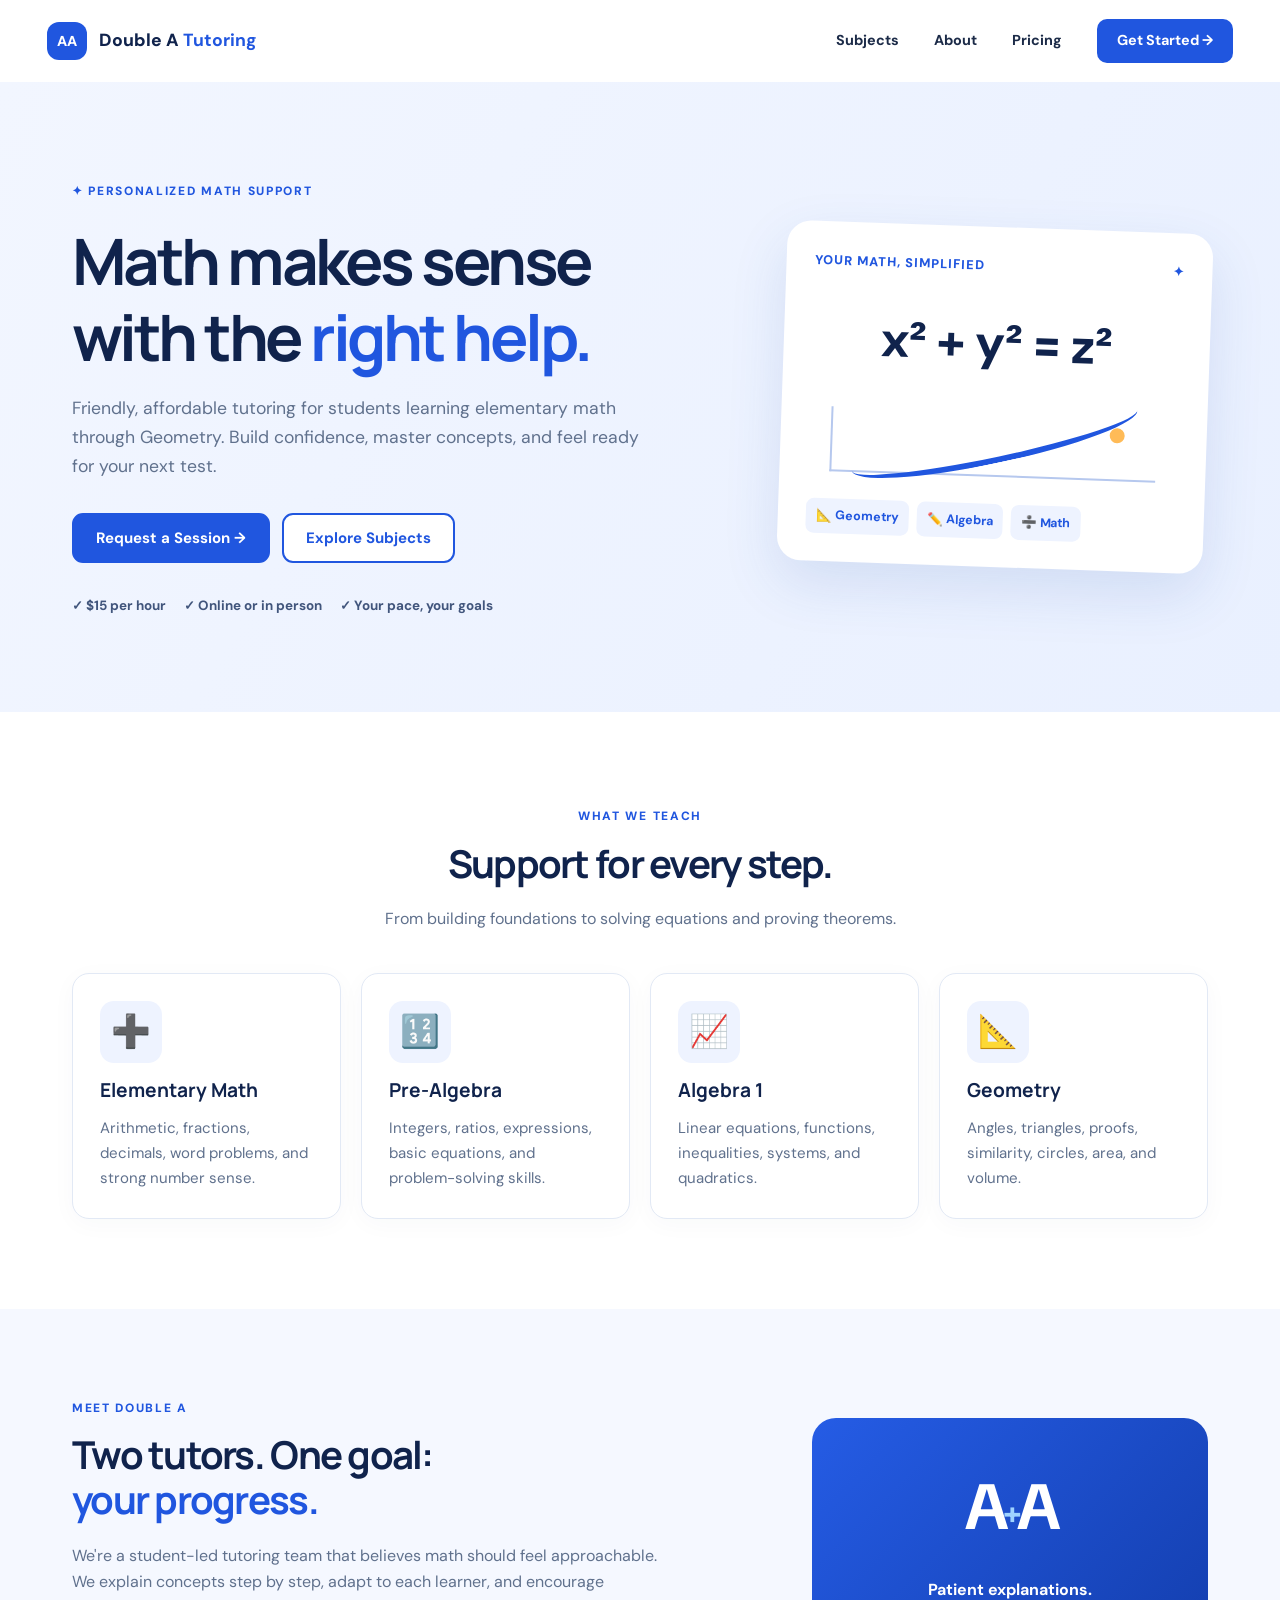
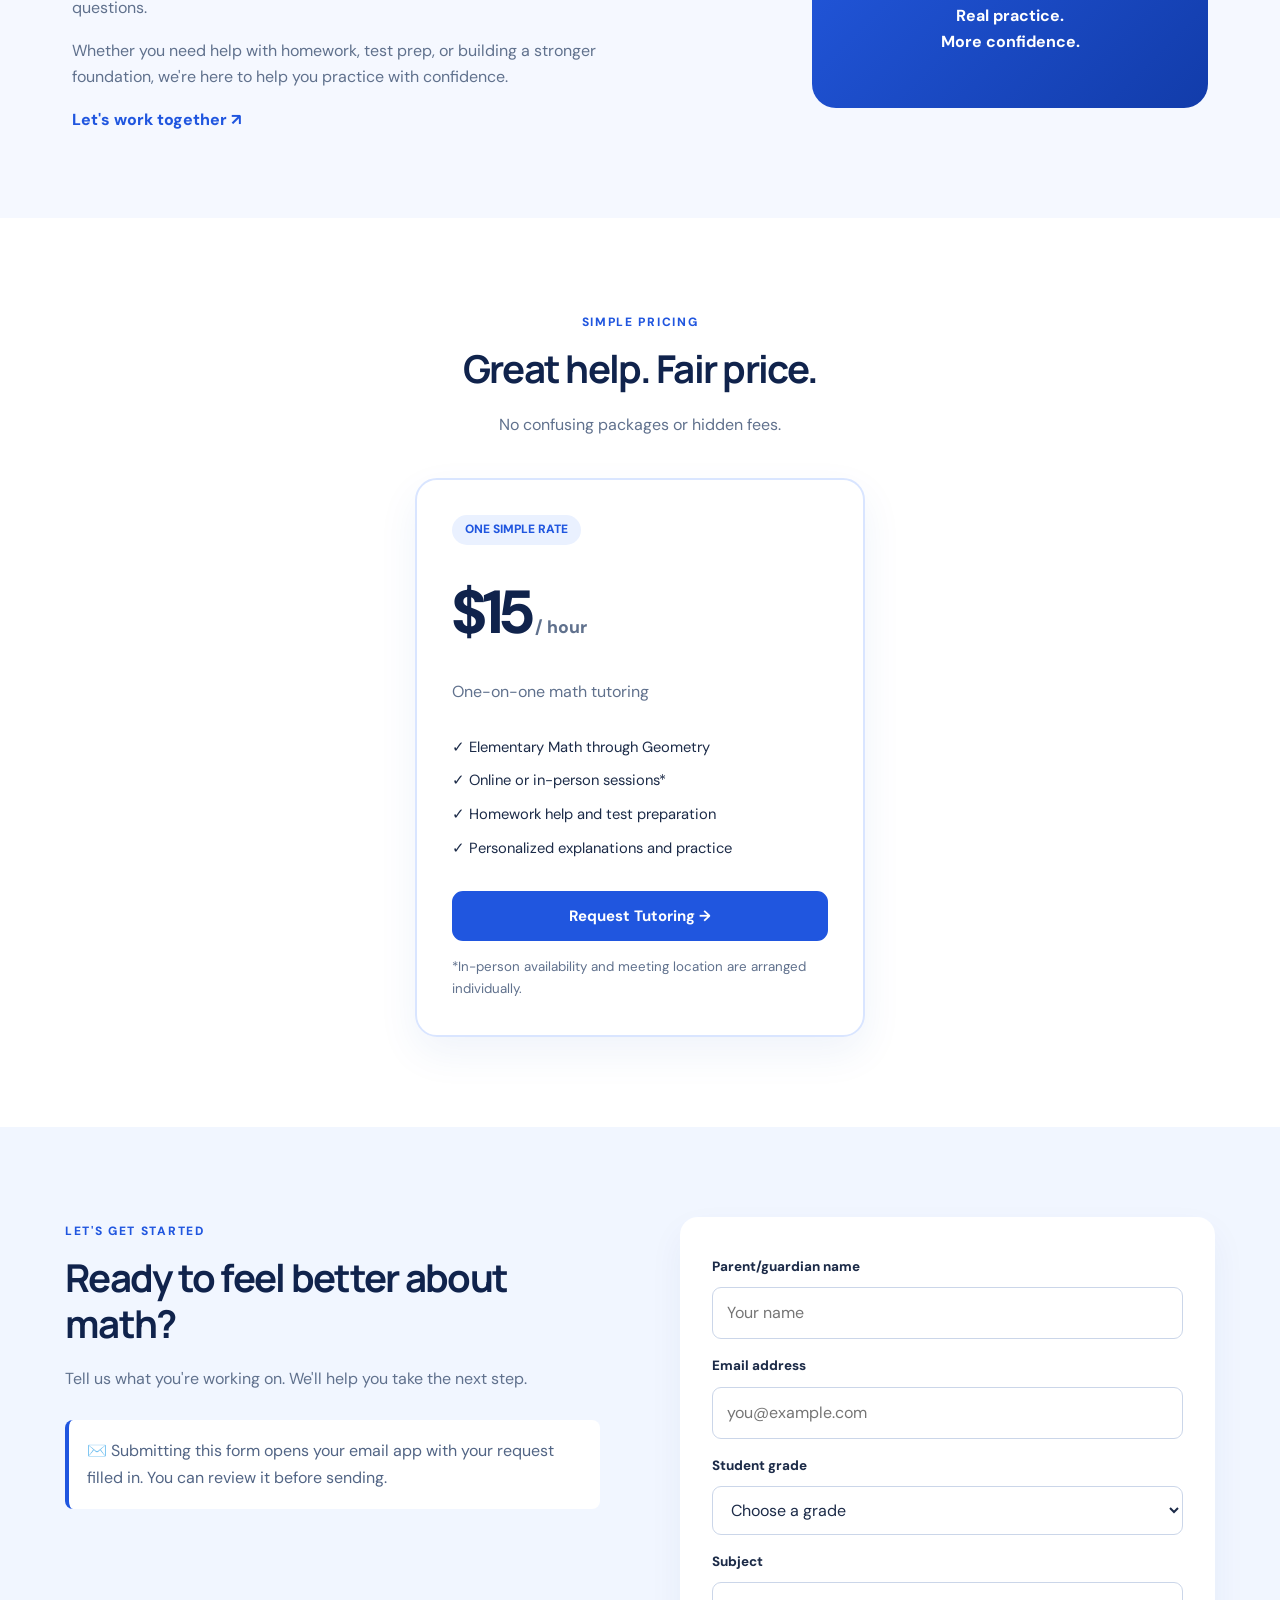
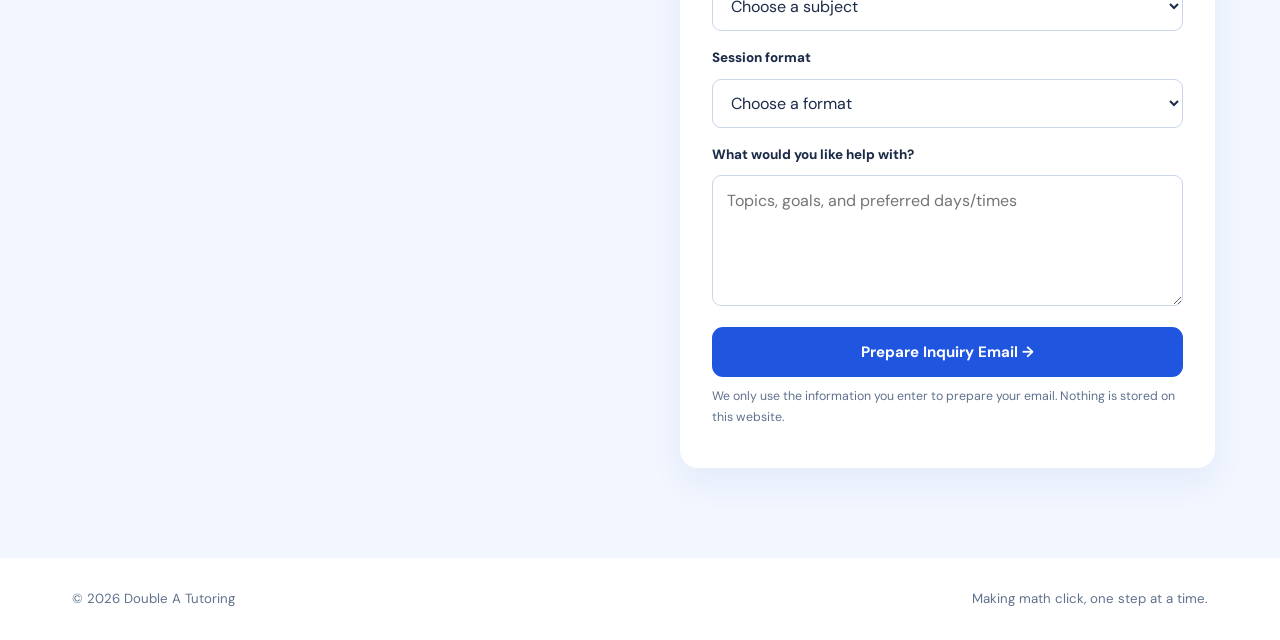
==== index.html @ bc33af48 "Add files via upload" ====
<!doctype html>
<html lang="en"><head><meta charset="utf-8"><meta name="viewport" content="width=device-width,initial-scale=1"><meta name="description" content="Affordable math tutoring from elementary math through Geometry. Online and in-person sessions for $15/hour."><title>Double A Tutoring | Math Made Clear</title><link rel="stylesheet" href="styles.css"></head>
<body><header class="nav"><a class="brand" href="#home"><span class="mark">AA</span> Double A <b>Tutoring</b></a><button id="menu" class="menu" aria-expanded="false" aria-controls="links">☰ <span class="sr">Menu</span></button><nav id="links"><a href="#subjects">Subjects</a><a href="#about">About</a><a href="#pricing">Pricing</a><a class="navcta" href="#contact">Get Started →</a></nav></header>
<main><section class="hero" id="home"><div class="hero-inner"><div><span class="eyebrow">✦ PERSONALIZED MATH SUPPORT</span><h1>Math makes sense<br>with the <em>right help.</em></h1><p>Friendly, affordable tutoring for students learning elementary math through Geometry. Build confidence, master concepts, and feel ready for your next test.</p><div class="actions"><a class="btn" href="#contact">Request a Session →</a><a class="btn outline" href="#subjects">Explore Subjects</a></div><div class="hero-points"><span>✓ $15 per hour</span><span>✓ Online or in person</span><span>✓ Your pace, your goals</span></div></div><div class="math-art" aria-hidden="true"><div class="art-head">YOUR MATH, SIMPLIFIED <span>✦</span></div><div class="equation">x² + y² = z²</div><div class="graph"><span class="line"></span><span class="dot"></span></div><div class="art-foot"><span>📐 Geometry</span><span>✏️ Algebra</span><span>➗ Math</span></div></div></div></section>
<section class="section" id="subjects"><div class="section-head"><span class="eyebrow">WHAT WE TEACH</span><h2>Support for every step.</h2><p>From building foundations to solving equations and proving theorems.</p></div><div class="cards"><article class="card"><span class="symbol">➕</span><h3>Elementary Math</h3><p>Arithmetic, fractions, decimals, word problems, and strong number sense.</p></article><article class="card"><span class="symbol">🔢</span><h3>Pre-Algebra</h3><p>Integers, ratios, expressions, basic equations, and problem-solving skills.</p></article><article class="card"><span class="symbol">📈</span><h3>Algebra 1</h3><p>Linear equations, functions, inequalities, systems, and quadratics.</p></article><article class="card"><span class="symbol">📐</span><h3>Geometry</h3><p>Angles, triangles, proofs, similarity, circles, area, and volume.</p></article></div></section>
<section class="section about" id="about"><div class="about-box"><div><span class="eyebrow">MEET DOUBLE A</span><h2>Two tutors. One goal:<br><em>your progress.</em></h2><p>We're a student-led tutoring team that believes math should feel approachable. We explain concepts step by step, adapt to each learner, and encourage questions.</p><p>Whether you need help with homework, test prep, or building a stronger foundation, we're here to help you practice with confidence.</p><a class="textlink" href="#contact">Let's work together ↗</a></div><div class="about-graphic"><div class="avatar">A<span>+</span>A</div><p>Patient explanations.<br>Real practice.<br>More confidence.</p></div></div></section>
<section class="section" id="pricing"><div class="section-head"><span class="eyebrow">SIMPLE PRICING</span><h2>Great help. Fair price.</h2><p>No confusing packages or hidden fees.</p></div><div class="price-card"><span class="pill">ONE SIMPLE RATE</span><div class="price">$15<span> / hour</span></div><p>One-on-one math tutoring</p><ul><li>✓ Elementary Math through Geometry</li><li>✓ Online or in-person sessions*</li><li>✓ Homework help and test preparation</li><li>✓ Personalized explanations and practice</li></ul><a class="btn" href="#contact">Request Tutoring →</a><small>*In-person availability and meeting location are arranged individually.</small></div></section>
<section class="section contact-section" id="contact"><div class="contact-layout"><div><span class="eyebrow">LET'S GET STARTED</span><h2>Ready to feel better about math?</h2><p>Tell us what you're working on. We'll help you take the next step.</p><div class="contact-note">✉️ Submitting this form opens your email app with your request filled in. You can review it before sending.</div></div><form id="inquiry" class="form"><label for="parent">Parent/guardian name</label><input id="parent" name="parent" required maxlength="100" autocomplete="name" placeholder="Your name"><label for="email">Email address</label><input id="email" name="email" type="email" required maxlength="150" autocomplete="email" placeholder="you@example.com"><label for="grade">Student grade</label><select id="grade" name="grade" required><option value="">Choose a grade</option><option>Elementary (K–5)</option><option>6th</option><option>7th</option><option>8th</option><option>9th</option><option>10th or above</option></select><label for="subject">Subject</label><select id="subject" name="subject" required><option value="">Choose a subject</option><option>Elementary Math</option><option>Pre-Algebra</option><option>Algebra 1</option><option>Geometry</option></select><label for="mode">Session format</label><select id="mode" name="mode" required><option value="">Choose a format</option><option>Online</option><option>In person</option><option>Either works</option></select><label for="message">What would you like help with?</label><textarea id="message" name="message" maxlength="1500" rows="4" placeholder="Topics, goals, and preferred days/times"></textarea><button class="btn" type="submit">Prepare Inquiry Email →</button><p class="fine">We only use the information you enter to prepare your email. Nothing is stored on this website.</p><p id="status" role="status" aria-live="polite"></p></form></div></section></main>
<footer><span>© <span id="year"></span> Double A Tutoring</span><span>Making math click, one step at a time.</span></footer><script src="script.js"></script></body></html>
---- styles.css ----
@import url('https://fonts.googleapis.com/css2?family=DM+Sans:wght@400;500;600;700;800&family=Manrope:wght@400;600;700;800&display=swap');:root{--blue:#2056df;--navy:#10234c;--ink:#1c2b48;--muted:#60718d;--bg:#f5f8ff;--border:#e2e9f5}*{box-sizing:border-box}html{scroll-behavior:smooth}body{margin:0;color:var(--ink);font-family:'DM Sans',sans-serif;line-height:1.65}h1,h2,h3{font-family:Manrope,sans-serif;line-height:1.18;color:var(--navy)}h1{font-size:clamp(2.8rem,5vw,4.8rem);letter-spacing:-.055em;margin:20px 0}h2{font-size:clamp(2rem,3vw,3rem);letter-spacing:-.045em;margin:12px 0 20px}h3{font-size:1.2rem;margin:16px 0 8px}p{color:var(--muted)}a{text-decoration:none;color:inherit}.nav{max-width:1250px;margin:auto;display:flex;justify-content:space-between;align-items:center;padding:19px 32px;gap:20px}.brand{font-weight:800;font-size:1.1rem;white-space:nowrap;color:var(--navy)}.brand b{color:var(--blue)}.mark{background:var(--blue);color:white;padding:10px;border-radius:12px;margin-right:8px;font-size:.9rem}.nav nav{display:flex;align-items:center;gap:35px;font-weight:700;font-size:.9rem}.nav nav a:hover,.textlink{color:var(--blue)}.navcta{background:var(--blue);color:white!important;padding:10px 20px;border-radius:10px}.menu{display:none}.hero{background:linear-gradient(120deg,#f2f6ff,#e9f0ff);overflow:hidden}.hero-inner{max-width:1200px;margin:auto;padding:95px 32px;display:grid;grid-template-columns:1.2fr .8fr;gap:70px;align-items:center}.eyebrow{font-size:.75rem;font-weight:800;color:var(--blue);letter-spacing:.14em}.hero p{font-size:1.1rem;max-width:570px}em{font-style:normal;color:var(--blue)}.actions{display:flex;gap:12px;flex-wrap:wrap;margin:32px 0}.btn{background:var(--blue);color:white;border:2px solid var(--blue);border-radius:11px;padding:13px 22px;display:inline-block;font:700 .94rem 'DM Sans',sans-serif;cursor:pointer;text-align:center}.btn:hover,.navcta:hover{background:#153da9}.btn.outline{background:white;color:var(--blue)}.hero-points{display:flex;gap:18px;flex-wrap:wrap;font-size:.84rem;font-weight:700;color:#41557c}.math-art{min-height:340px;background:white;border-radius:24px;box-shadow:0 22px 55px #2d57ad22;padding:28px;transform:rotate(2deg);display:flex;flex-direction:column;justify-content:space-between}.art-head{display:flex;justify-content:space-between;font-weight:800;font-size:.8rem;color:var(--blue);letter-spacing:.08em}.equation{text-align:center;font-size:clamp(2rem,4vw,3.1rem);font-weight:800;color:var(--navy)}.graph{height:65px;border-bottom:2px solid #b6c8ee;border-left:2px solid #b6c8ee;position:relative;margin:0 22px}.line{position:absolute;left:5%;bottom:12px;width:90%;height:45px;border-bottom:6px solid var(--blue);border-radius:50%;transform:rotate(-14deg)}.dot{position:absolute;right:10%;bottom:36px;width:15px;height:15px;border-radius:50%;background:#ffbb57}.art-foot{display:flex;gap:8px;flex-wrap:wrap}.art-foot span{background:#eef3ff;color:var(--blue);padding:7px 10px;border-radius:8px;font-size:.78rem;font-weight:700}.section{max-width:1200px;margin:auto;padding:90px 32px}.section-head{text-align:center;max-width:650px;margin:0 auto 40px}.cards{display:grid;grid-template-columns:repeat(4,1fr);gap:20px}.card{border:1px solid var(--border);border-radius:17px;padding:27px;background:white;box-shadow:0 5px 25px #1d376008}.card p{font-size:.94rem;margin-bottom:0}.symbol{font-size:2rem;background:#eef3ff;display:inline-flex;width:62px;height:62px;align-items:center;justify-content:center;border-radius:14px}.about{max-width:none;background:var(--bg);padding:0}.about-box{max-width:1200px;margin:auto;padding:85px 32px;display:grid;grid-template-columns:1.25fr .75fr;gap:80px;align-items:center}.about-box p{max-width:600px}.textlink{font-weight:800}.about-graphic{background:linear-gradient(135deg,#255ce5,#123caa);border-radius:24px;min-height:290px;color:white;text-align:center;display:flex;flex-direction:column;justify-content:center;align-items:center}.avatar{font-size:4rem;font-weight:800;letter-spacing:-.09em}.avatar span{color:#9ed3ff;font-size:2rem;vertical-align:middle}.about-graphic p{color:white;font-weight:700}.price-card{border:2px solid #d9e5ff;border-radius:22px;max-width:450px;margin:auto;padding:35px;box-shadow:0 16px 40px #2256b712}.pill{display:inline-block;background:#eaf1ff;color:var(--blue);border-radius:30px;padding:5px 13px;font-size:.75rem;font-weight:800}.price{font-size:3.8rem;font-weight:800;color:var(--navy);letter-spacing:-.05em;margin-top:18px}.price span{font-size:1.1rem;color:var(--muted);letter-spacing:0}.price-card ul{list-style:none;padding:0;margin:25px 0;line-height:2.3;font-size:.92rem}.price-card .btn{display:block}.price-card small{display:block;margin-top:15px;color:var(--muted)}.contact-section{max-width:none;background:#f1f6ff}.contact-layout{max-width:1150px;margin:auto;display:grid;grid-template-columns:1fr 1fr;gap:80px;align-items:start}.contact-note{margin-top:28px;padding:18px;background:white;border-left:4px solid var(--blue);border-radius:8px;color:#526585}.form{background:white;padding:32px;border-radius:18px;box-shadow:0 15px 35px #173a8a0e;display:flex;flex-direction:column;gap:9px}.form label{font-size:.84rem;font-weight:800;margin-top:7px}.form input,.form select,.form textarea{width:100%;padding:12px 14px;border:1px solid #cbd6e9;border-radius:9px;font:inherit;color:var(--ink);background:white}.form input:focus,.form select:focus,.form textarea:focus{outline:2px solid #9db9ff}.form button{margin-top:12px}.fine{font-size:.77rem;margin:0}#status{font-size:.88rem;margin:0}footer{max-width:1200px;margin:auto;padding:30px 32px;display:flex;justify-content:space-between;gap:15px;color:var(--muted);font-size:.83rem}.sr{position:absolute;width:1px;height:1px;overflow:hidden;clip:rect(0,0,0,0)}@media(max-width:850px){.hero-inner,.about-box,.contact-layout{grid-template-columns:1fr;gap:35px}.hero-inner{padding:65px 24px}.cards{grid-template-columns:repeat(2,1fr)}.math-art{max-width:550px;width:100%;min-height:280px}.section{padding:65px 24px}.about-box{padding:65px 24px}.nav{padding:18px 24px}.menu{display:block;border:0;background:#eef3ff;color:var(--blue);border-radius:8px;padding:7px 12px;font-size:1.3rem}.nav nav{display:none;position:absolute;top:68px;left:0;right:0;background:white;z-index:10;box-shadow:0 14px 20px #10234c18;padding:20px 24px;flex-direction:column;align-items:stretch;gap:18px}.nav nav.open{display:flex}}@media(max-width:520px){.cards{grid-template-columns:1fr}.hero-points{flex-direction:column;gap:6px}.form{padding:22px}.brand{font-size:.95rem}footer{flex-direction:column}.math-art{transform:none}.actions .btn{width:100%}}
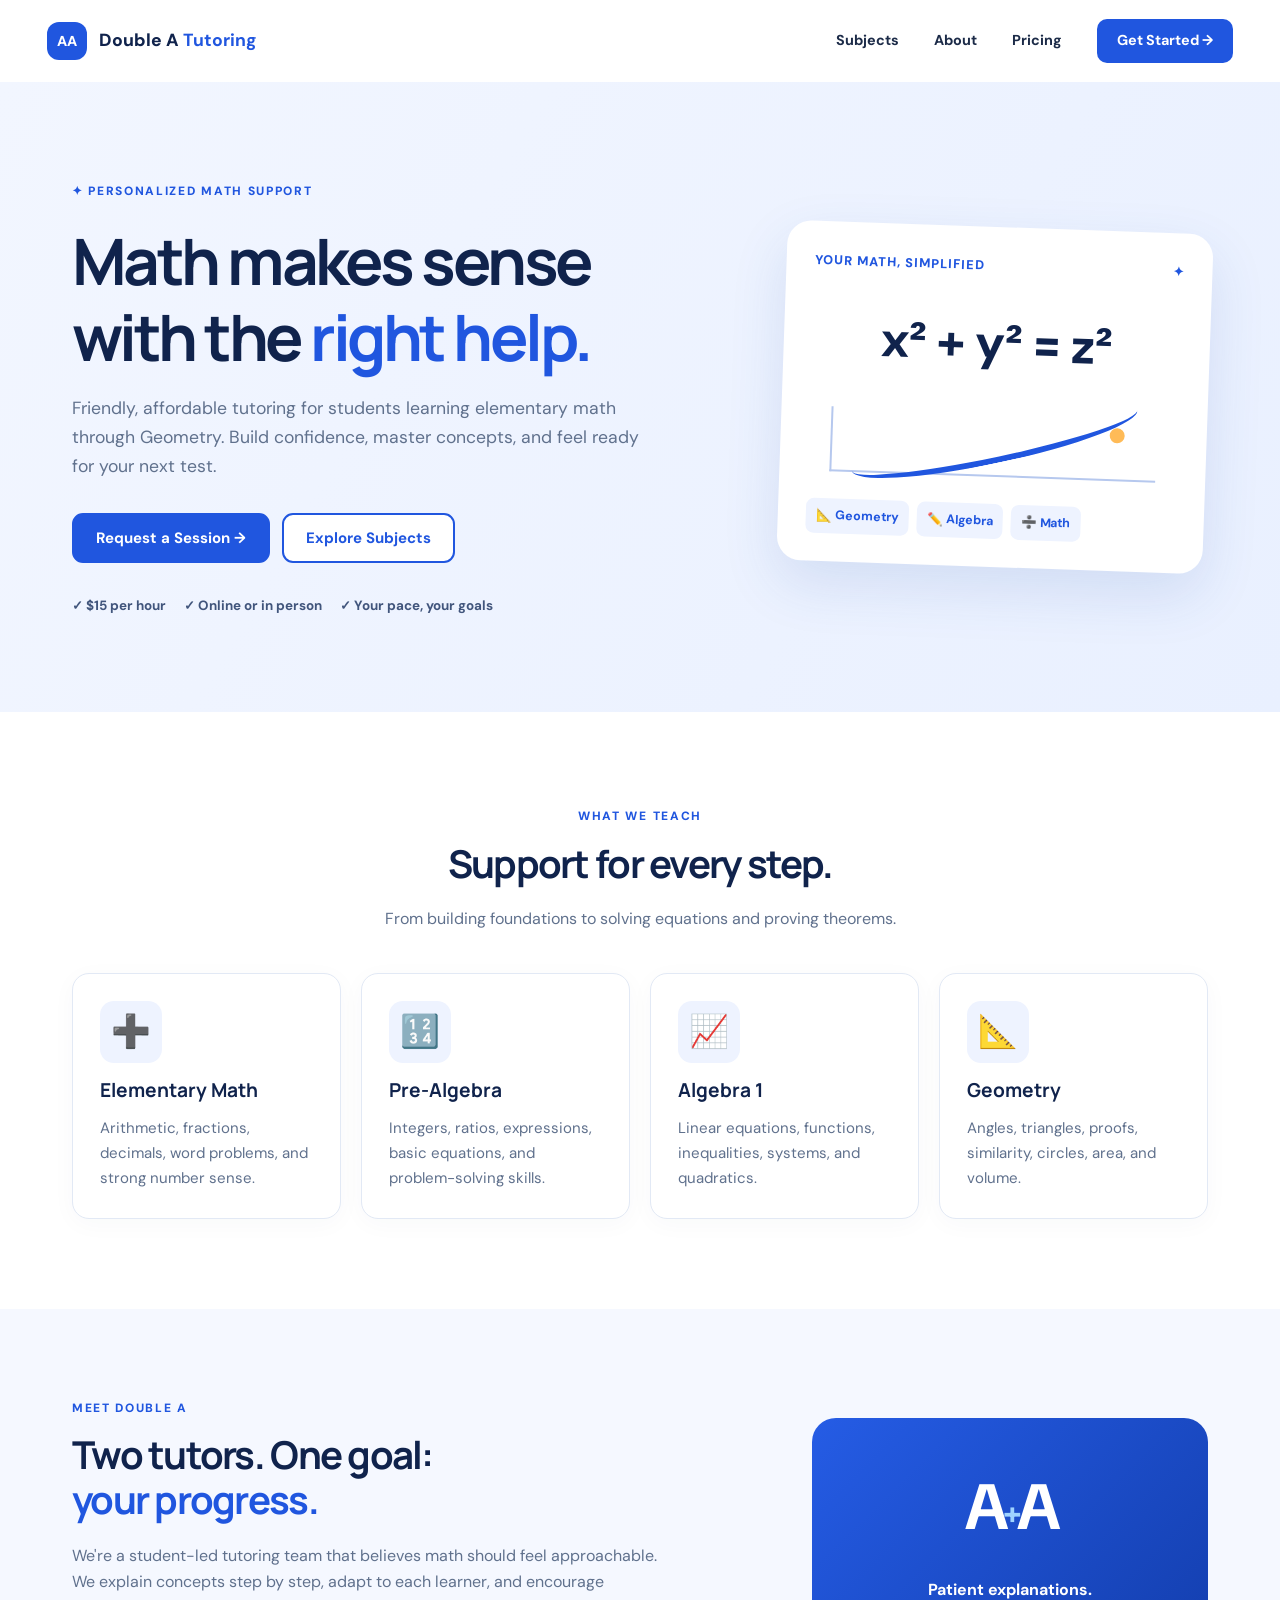
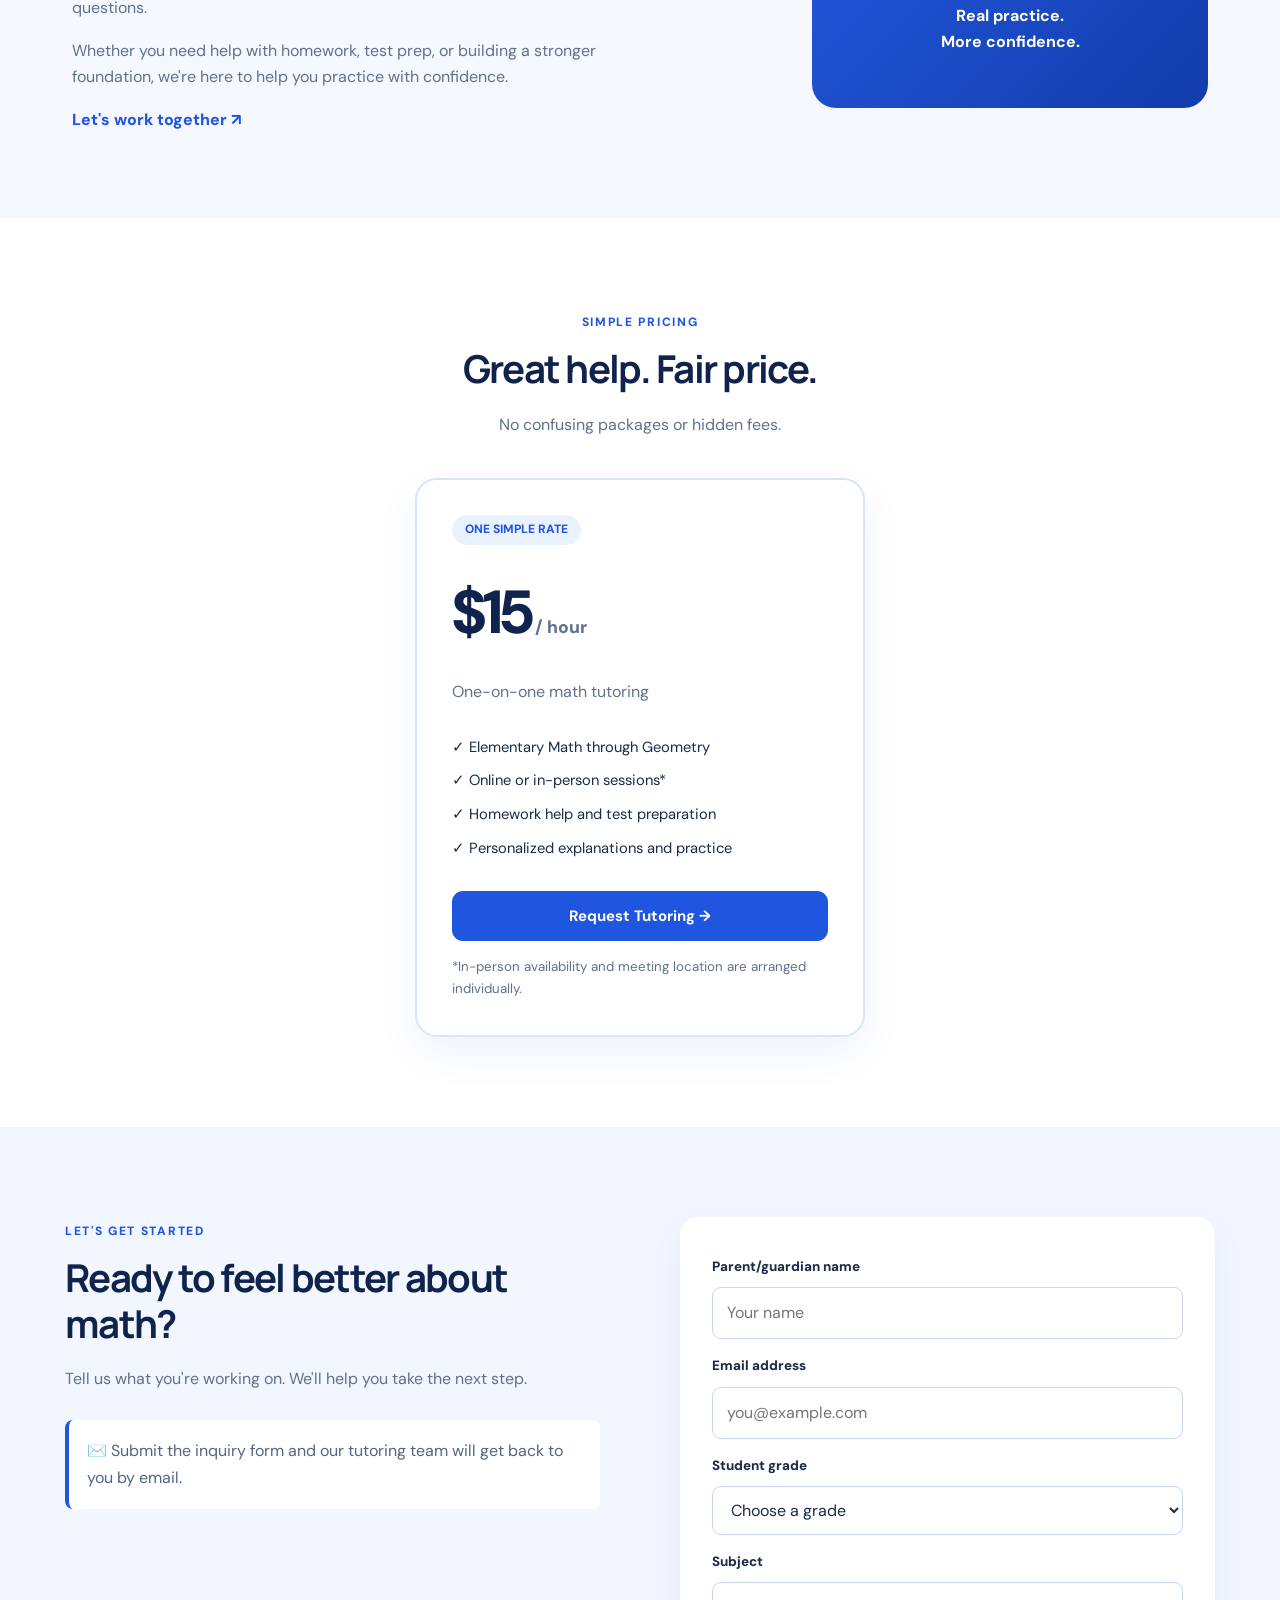
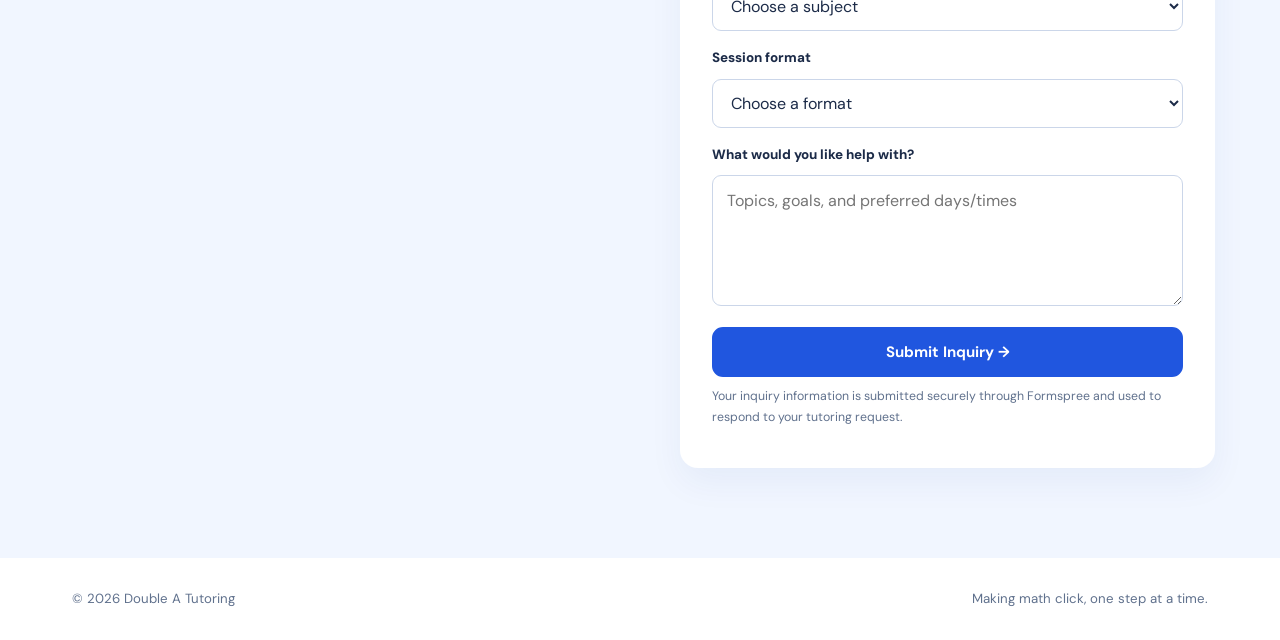
==== commit 723f80db: "Update index.html" ====
--- a/index.html
+++ b/index.html
@@ -1,9 +1,228 @@
+
 <!doctype html>
-<html lang="en"><head><meta charset="utf-8"><meta name="viewport" content="width=device-width,initial-scale=1"><meta name="description" content="Affordable math tutoring from elementary math through Geometry. Online and in-person sessions for $15/hour."><title>Double A Tutoring | Math Made Clear</title><link rel="stylesheet" href="styles.css"></head>
-<body><header class="nav"><a class="brand" href="#home"><span class="mark">AA</span> Double A <b>Tutoring</b></a><button id="menu" class="menu" aria-expanded="false" aria-controls="links">☰ <span class="sr">Menu</span></button><nav id="links"><a href="#subjects">Subjects</a><a href="#about">About</a><a href="#pricing">Pricing</a><a class="navcta" href="#contact">Get Started →</a></nav></header>
-<main><section class="hero" id="home"><div class="hero-inner"><div><span class="eyebrow">✦ PERSONALIZED MATH SUPPORT</span><h1>Math makes sense<br>with the <em>right help.</em></h1><p>Friendly, affordable tutoring for students learning elementary math through Geometry. Build confidence, master concepts, and feel ready for your next test.</p><div class="actions"><a class="btn" href="#contact">Request a Session →</a><a class="btn outline" href="#subjects">Explore Subjects</a></div><div class="hero-points"><span>✓ $15 per hour</span><span>✓ Online or in person</span><span>✓ Your pace, your goals</span></div></div><div class="math-art" aria-hidden="true"><div class="art-head">YOUR MATH, SIMPLIFIED <span>✦</span></div><div class="equation">x² + y² = z²</div><div class="graph"><span class="line"></span><span class="dot"></span></div><div class="art-foot"><span>📐 Geometry</span><span>✏️ Algebra</span><span>➗ Math</span></div></div></div></section>
-<section class="section" id="subjects"><div class="section-head"><span class="eyebrow">WHAT WE TEACH</span><h2>Support for every step.</h2><p>From building foundations to solving equations and proving theorems.</p></div><div class="cards"><article class="card"><span class="symbol">➕</span><h3>Elementary Math</h3><p>Arithmetic, fractions, decimals, word problems, and strong number sense.</p></article><article class="card"><span class="symbol">🔢</span><h3>Pre-Algebra</h3><p>Integers, ratios, expressions, basic equations, and problem-solving skills.</p></article><article class="card"><span class="symbol">📈</span><h3>Algebra 1</h3><p>Linear equations, functions, inequalities, systems, and quadratics.</p></article><article class="card"><span class="symbol">📐</span><h3>Geometry</h3><p>Angles, triangles, proofs, similarity, circles, area, and volume.</p></article></div></section>
-<section class="section about" id="about"><div class="about-box"><div><span class="eyebrow">MEET DOUBLE A</span><h2>Two tutors. One goal:<br><em>your progress.</em></h2><p>We're a student-led tutoring team that believes math should feel approachable. We explain concepts step by step, adapt to each learner, and encourage questions.</p><p>Whether you need help with homework, test prep, or building a stronger foundation, we're here to help you practice with confidence.</p><a class="textlink" href="#contact">Let's work together ↗</a></div><div class="about-graphic"><div class="avatar">A<span>+</span>A</div><p>Patient explanations.<br>Real practice.<br>More confidence.</p></div></div></section>
-<section class="section" id="pricing"><div class="section-head"><span class="eyebrow">SIMPLE PRICING</span><h2>Great help. Fair price.</h2><p>No confusing packages or hidden fees.</p></div><div class="price-card"><span class="pill">ONE SIMPLE RATE</span><div class="price">$15<span> / hour</span></div><p>One-on-one math tutoring</p><ul><li>✓ Elementary Math through Geometry</li><li>✓ Online or in-person sessions*</li><li>✓ Homework help and test preparation</li><li>✓ Personalized explanations and practice</li></ul><a class="btn" href="#contact">Request Tutoring →</a><small>*In-person availability and meeting location are arranged individually.</small></div></section>
-<section class="section contact-section" id="contact"><div class="contact-layout"><div><span class="eyebrow">LET'S GET STARTED</span><h2>Ready to feel better about math?</h2><p>Tell us what you're working on. We'll help you take the next step.</p><div class="contact-note">✉️ Submitting this form opens your email app with your request filled in. You can review it before sending.</div></div><form id="inquiry" class="form"><label for="parent">Parent/guardian name</label><input id="parent" name="parent" required maxlength="100" autocomplete="name" placeholder="Your name"><label for="email">Email address</label><input id="email" name="email" type="email" required maxlength="150" autocomplete="email" placeholder="you@example.com"><label for="grade">Student grade</label><select id="grade" name="grade" required><option value="">Choose a grade</option><option>Elementary (K–5)</option><option>6th</option><option>7th</option><option>8th</option><option>9th</option><option>10th or above</option></select><label for="subject">Subject</label><select id="subject" name="subject" required><option value="">Choose a subject</option><option>Elementary Math</option><option>Pre-Algebra</option><option>Algebra 1</option><option>Geometry</option></select><label for="mode">Session format</label><select id="mode" name="mode" required><option value="">Choose a format</option><option>Online</option><option>In person</option><option>Either works</option></select><label for="message">What would you like help with?</label><textarea id="message" name="message" maxlength="1500" rows="4" placeholder="Topics, goals, and preferred days/times"></textarea><button class="btn" type="submit">Prepare Inquiry Email →</button><p class="fine">We only use the information you enter to prepare your email. Nothing is stored on this website.</p><p id="status" role="status" aria-live="polite"></p></form></div></section></main>
-<footer><span>© <span id="year"></span> Double A Tutoring</span><span>Making math click, one step at a time.</span></footer><script src="script.js"></script></body></html>+<html lang="en">
+<head>
+  <meta charset="utf-8">
+  <meta name="viewport" content="width=device-width, initial-scale=1">
+
+  <title>Double A Tutoring | Math Made Clear</title>
+
+  <meta name="description" content="Affordable math tutoring from elementary math through Geometry. Online and in-person sessions for $15/hour.">
+
+  <meta name="application-name" content="Double A Tutoring">
+  <meta property="og:type" content="website">
+  <meta property="og:site_name" content="Double A Tutoring">
+  <meta property="og:title" content="Double A Tutoring | Math Made Clear">
+  <meta property="og:description" content="Affordable one-on-one math tutoring from elementary math through Geometry. Online and in-person sessions for $15/hour.">
+  <meta property="og:url" content="https://doubleatutoring.github.io/double-a-tutoring/">
+  <meta property="og:image" content="https://doubleatutoring.github.io/double-a-tutoring/Double%20A%20Tutoring%20Badge.png">
+
+  <link rel="canonical" href="https://doubleatutoring.github.io/double-a-tutoring/">
+  <link rel="icon" type="image/png" href="Double%20A%20Tutoring%20Badge.png">
+  <link rel="apple-touch-icon" href="Double%20A%20Tutoring%20Badge.png">
+
+  <link rel="stylesheet" href="styles.css">
+</head>
+
+<body>
+  <header class="nav">
+    <a class="brand" href="#home">
+      <span class="mark">AA</span> Double A <b>Tutoring</b>
+    </a>
+
+    <button id="menu" class="menu" aria-expanded="false" aria-controls="links">
+      ☰ <span class="sr">Menu</span>
+    </button>
+
+    <nav id="links">
+      <a href="#subjects">Subjects</a>
+      <a href="#about">About</a>
+      <a href="#pricing">Pricing</a>
+      <a class="navcta" href="#contact">Get Started →</a>
+    </nav>
+  </header>
+
+  <main>
+    <section class="hero" id="home">
+      <div class="hero-inner">
+        <div>
+          <span class="eyebrow">✦ PERSONALIZED MATH SUPPORT</span>
+          <h1>Math makes sense<br>with the <em>right help.</em></h1>
+
+          <p>Friendly, affordable tutoring for students learning elementary math through Geometry. Build confidence, master concepts, and feel ready for your next test.</p>
+
+          <div class="actions">
+            <a class="btn" href="#contact">Request a Session →</a>
+            <a class="btn outline" href="#subjects">Explore Subjects</a>
+          </div>
+
+          <div class="hero-points">
+            <span>✓ $15 per hour</span>
+            <span>✓ Online or in person</span>
+            <span>✓ Your pace, your goals</span>
+          </div>
+        </div>
+
+        <div class="math-art" aria-hidden="true">
+          <div class="art-head">YOUR MATH, SIMPLIFIED <span>✦</span></div>
+          <div class="equation">x² + y² = z²</div>
+          <div class="graph">
+            <span class="line"></span>
+            <span class="dot"></span>
+          </div>
+          <div class="art-foot">
+            <span>📐 Geometry</span>
+            <span>✏️ Algebra</span>
+            <span>➗ Math</span>
+          </div>
+        </div>
+      </div>
+    </section>
+
+    <section class="section" id="subjects">
+      <div class="section-head">
+        <span class="eyebrow">WHAT WE TEACH</span>
+        <h2>Support for every step.</h2>
+        <p>From building foundations to solving equations and proving theorems.</p>
+      </div>
+
+      <div class="cards">
+        <article class="card">
+          <span class="symbol">➕</span>
+          <h3>Elementary Math</h3>
+          <p>Arithmetic, fractions, decimals, word problems, and strong number sense.</p>
+        </article>
+
+        <article class="card">
+          <span class="symbol">🔢</span>
+          <h3>Pre-Algebra</h3>
+          <p>Integers, ratios, expressions, basic equations, and problem-solving skills.</p>
+        </article>
+
+        <article class="card">
+          <span class="symbol">📈</span>
+          <h3>Algebra 1</h3>
+          <p>Linear equations, functions, inequalities, systems, and quadratics.</p>
+        </article>
+
+        <article class="card">
+          <span class="symbol">📐</span>
+          <h3>Geometry</h3>
+          <p>Angles, triangles, proofs, similarity, circles, area, and volume.</p>
+        </article>
+      </div>
+    </section>
+
+    <section class="section about" id="about">
+      <div class="about-box">
+        <div>
+          <span class="eyebrow">MEET DOUBLE A</span>
+          <h2>Two tutors. One goal:<br><em>your progress.</em></h2>
+
+          <p>We're a student-led tutoring team that believes math should feel approachable. We explain concepts step by step, adapt to each learner, and encourage questions.</p>
+
+          <p>Whether you need help with homework, test prep, or building a stronger foundation, we're here to help you practice with confidence.</p>
+
+          <a class="textlink" href="#contact">Let's work together ↗</a>
+        </div>
+
+        <div class="about-graphic">
+          <div class="avatar">A<span>+</span>A</div>
+          <p>Patient explanations.<br>Real practice.<br>More confidence.</p>
+        </div>
+      </div>
+    </section>
+
+    <section class="section" id="pricing">
+      <div class="section-head">
+        <span class="eyebrow">SIMPLE PRICING</span>
+        <h2>Great help. Fair price.</h2>
+        <p>No confusing packages or hidden fees.</p>
+      </div>
+
+      <div class="price-card">
+        <span class="pill">ONE SIMPLE RATE</span>
+        <div class="price">$15<span> / hour</span></div>
+        <p>One-on-one math tutoring</p>
+
+        <ul>
+          <li>✓ Elementary Math through Geometry</li>
+          <li>✓ Online or in-person sessions*</li>
+          <li>✓ Homework help and test preparation</li>
+          <li>✓ Personalized explanations and practice</li>
+        </ul>
+
+        <a class="btn" href="#contact">Request Tutoring →</a>
+        <small>*In-person availability and meeting location are arranged individually.</small>
+      </div>
+    </section>
+
+    <section class="section contact-section" id="contact">
+      <div class="contact-layout">
+        <div>
+          <span class="eyebrow">LET'S GET STARTED</span>
+          <h2>Ready to feel better about math?</h2>
+
+          <p>Tell us what you're working on. We'll help you take the next step.</p>
+
+          <div class="contact-note">
+            ✉️ Submit the inquiry form and our tutoring team will get back to you by email.
+          </div>
+        </div>
+
+        <form id="inquiry" class="form">
+          <label for="parent">Parent/guardian name</label>
+          <input id="parent" name="parent" required maxlength="100" autocomplete="name" placeholder="Your name">
+
+          <label for="email">Email address</label>
+          <input id="email" name="email" type="email" required maxlength="150" autocomplete="email" placeholder="you@example.com">
+
+          <label for="grade">Student grade</label>
+          <select id="grade" name="grade" required>
+            <option value="">Choose a grade</option>
+            <option>Elementary (K–5)</option>
+            <option>6th</option>
+            <option>7th</option>
+            <option>8th</option>
+            <option>9th</option>
+            <option>10th or above</option>
+          </select>
+
+          <label for="subject">Subject</label>
+          <select id="subject" name="subject" required>
+            <option value="">Choose a subject</option>
+            <option>Elementary Math</option>
+            <option>Pre-Algebra</option>
+            <option>Algebra 1</option>
+            <option>Geometry</option>
+          </select>
+
+          <label for="mode">Session format</label>
+          <select id="mode" name="mode" required>
+            <option value="">Choose a format</option>
+            <option>Online</option>
+            <option>In person</option>
+            <option>Either works</option>
+          </select>
+
+          <label for="message">What would you like help with?</label>
+          <textarea id="message" name="message" maxlength="1500" rows="4" placeholder="Topics, goals, and preferred days/times"></textarea>
+
+          <button class="btn" type="submit">Submit Inquiry →</button>
+
+          <p class="fine">Your inquiry information is submitted securely through Formspree and used to respond to your tutoring request.</p>
+
+          <p id="status" role="status" aria-live="polite"></p>
+        </form>
+      </div>
+    </section>
+  </main>
+
+  <footer>
+    <span>© <span id="year"></span> Double A Tutoring</span>
+    <span>Making math click, one step at a time.</span>
+  </footer>
+
+  <script src="script.js"></script>
+</body>
+</html>
